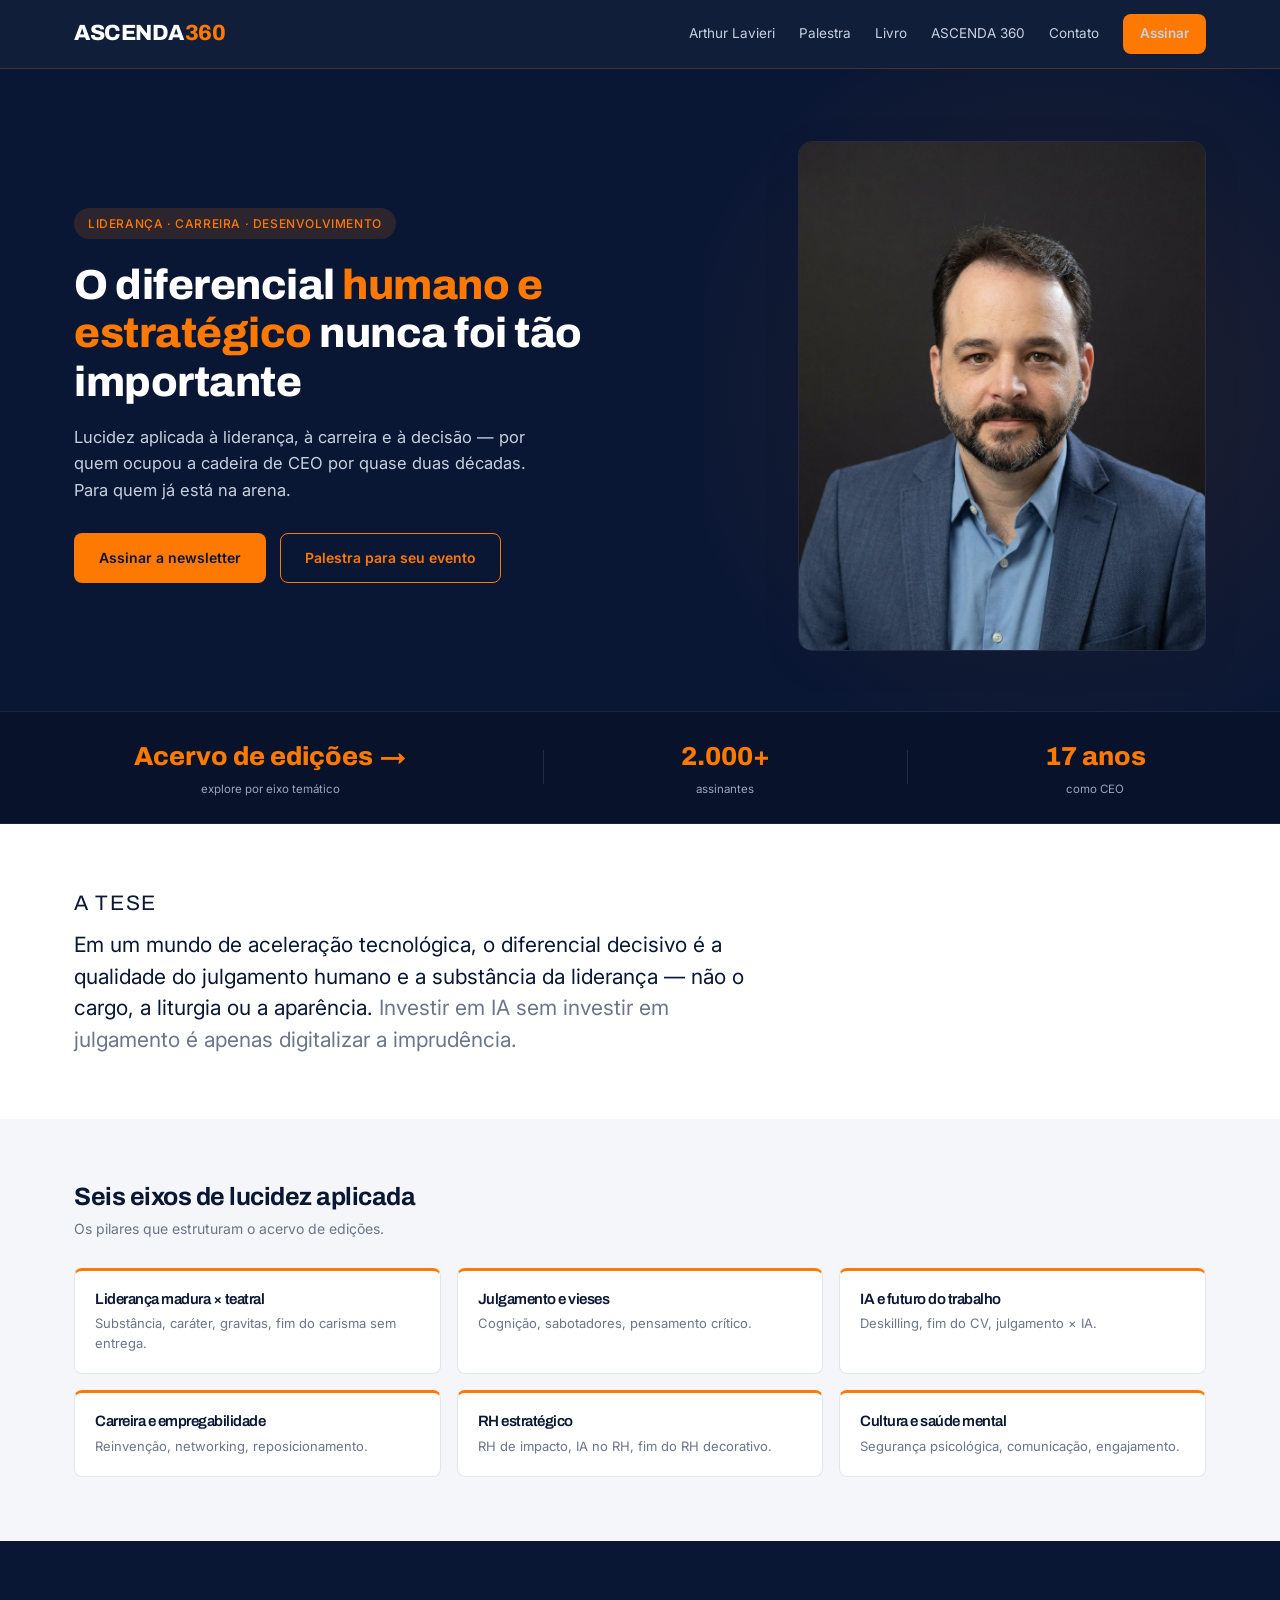
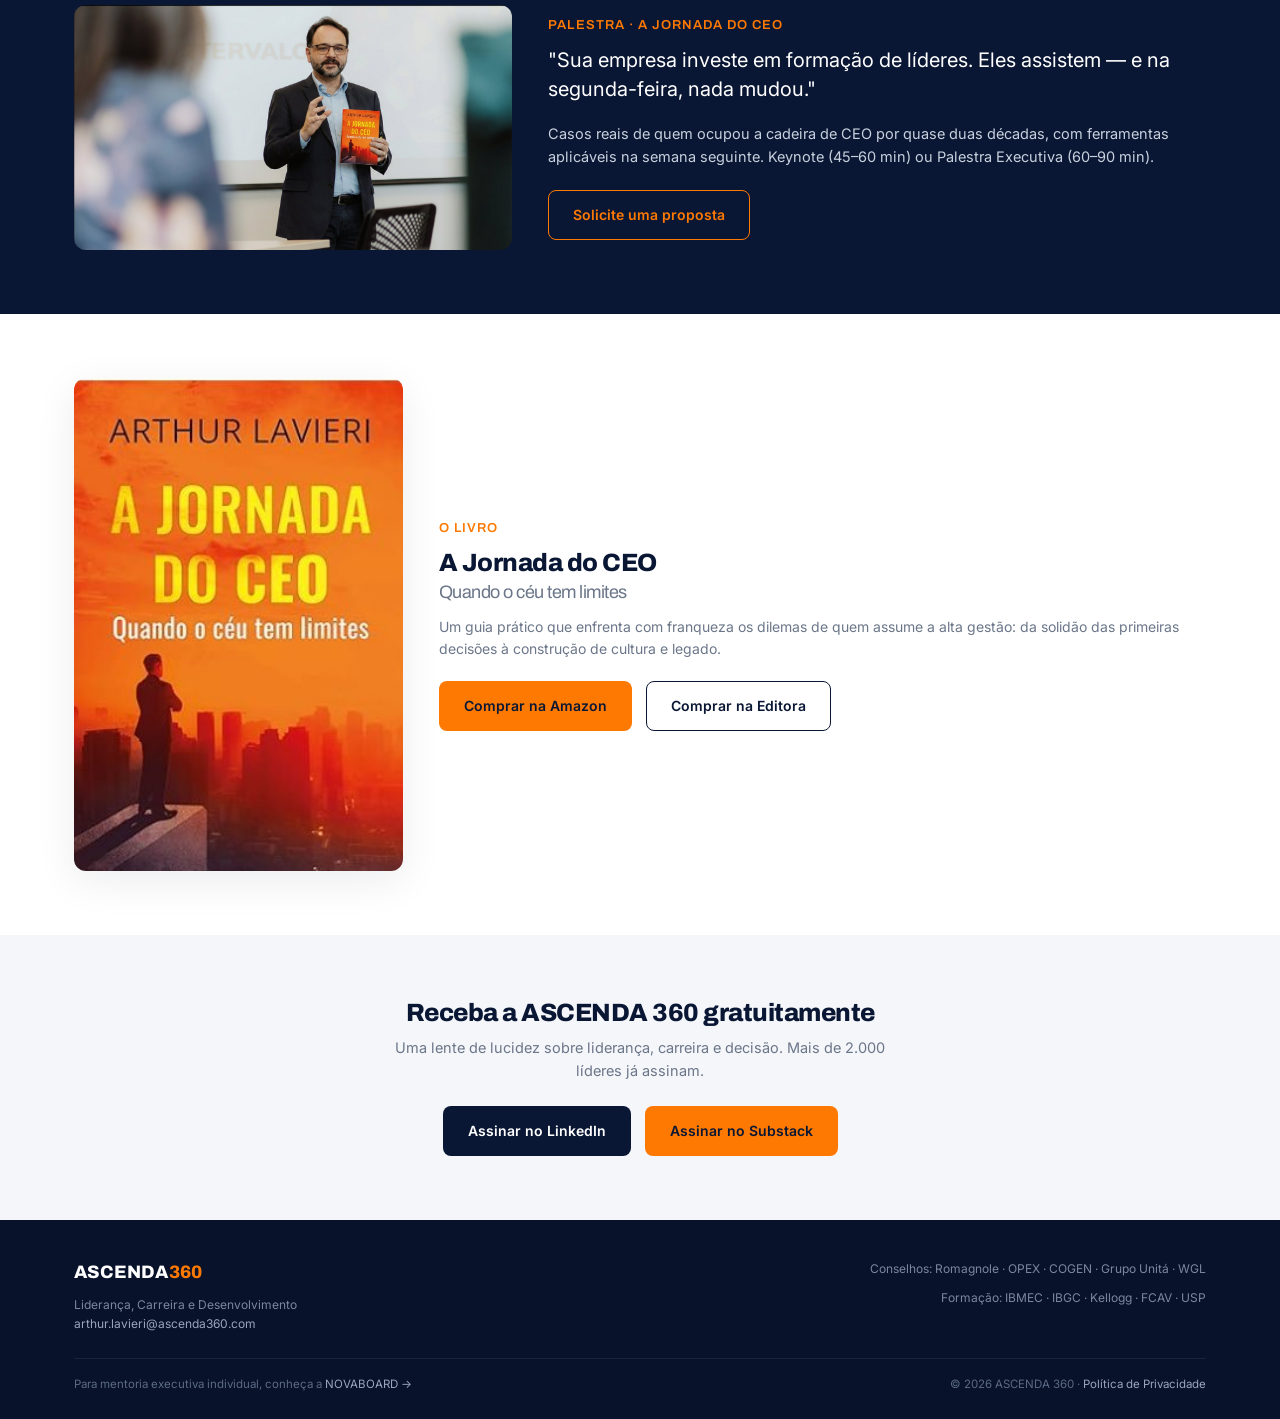
==== index.html @ 7f11b44d "Add files via upload" ====
<!DOCTYPE html>
<html lang="pt-BR">
<head>
<meta charset="UTF-8">
<meta name="viewport" content="width=device-width, initial-scale=1.0">
<title>ASCENDA 360 — Liderança, Carreira e Desenvolvimento | Arthur Lavieri</title>
<meta name="description" content="Lucidez aplicada à liderança, carreira e decisão, por Arthur Lavieri — CEO por quase duas décadas, conselheiro e autor de A Jornada do CEO.">
<link rel="icon" type="image/png" href="img/favicon.png">
<link rel="apple-touch-icon" href="img/appicon.png">
<meta property="og:title" content="ASCENDA 360 — Liderança, Carreira e Desenvolvimento | Arthur Lavieri">
<meta property="og:description" content="Lucidez aplicada à liderança, carreira e decisão, por Arthur Lavieri — CEO por quase duas décadas, conselheiro e autor de A Jornada do CEO.">
<meta property="og:type" content="website">
<link rel="preconnect" href="https://fonts.googleapis.com">
<link rel="preconnect" href="https://fonts.gstatic.com" crossorigin>
<link href="https://fonts.googleapis.com/css2?family=Archivo:wght@400;600;700;800&family=Inter:wght@400;500;600&display=swap" rel="stylesheet">
<link rel="stylesheet" href="css/style.css">
</head>
<body>
<header class="site-header">
  <div class="wrap">
    <a href="index.html" class="brand"><span class="b-white">ASCENDA</span><span class="b-orange">360</span></a>
    <button class="nav-toggle" aria-label="Menu">☰</button>
    <nav class="nav">
      <a href="sobre.html">Arthur Lavieri</a>
      <a href="palestra.html">Palestra</a>
      <a href="livro.html">Livro</a>
      <a href="acervo.html">ASCENDA 360</a>
      <a href="contato.html">Contato</a>
      <a href="acervo.html" class="btn btn-primary btn-sm">Assinar</a>
    </nav>
  </div>
</header>

<section class="hero">
  <div class="wrap">
    <div>
      <span class="pill">LIDERANÇA · CARREIRA · DESENVOLVIMENTO</span>
      <h1>O diferencial <span class="hl">humano e estratégico</span> nunca foi tão importante</h1>
      <p class="lead">Lucidez aplicada à liderança, à carreira e à decisão — por quem ocupou a cadeira de CEO por quase duas décadas. Para quem já está na arena.</p>
      <div class="hero-cta">
        <a href="acervo.html" class="btn btn-primary">Assinar a newsletter</a>
        <a href="palestra.html" class="btn btn-ghost">Palestra para seu evento</a>
      </div>
    </div>
    <img class="hero-photo" src="img/arthur-profile.jpg" alt="Arthur Lavieri">
  </div>
</section>

<section class="proof">
  <div class="wrap">
    <a class="proof-item" href="acervo.html" style="text-decoration:none">
      <div class="proof-num">Acervo de edições <span aria-hidden="true">→</span></div>
      <div class="proof-label">explore por eixo temático</div>
    </a>
    <div class="proof-sep"></div>
    <div class="proof-item"><div class="proof-num">2.000+</div><div class="proof-label">assinantes</div></div>
    <div class="proof-sep"></div>
    <div class="proof-item"><div class="proof-num">17 anos</div><div class="proof-label">como CEO</div></div>
  </div>
</section>

<section class="section bg-white these">
  <div class="wrap">
    <p class="kicker">A tese</p>
    <p>Em um mundo de aceleração tecnológica, o diferencial decisivo é a qualidade do julgamento humano e a substância da liderança — não o cargo, a liturgia ou a aparência. <span class="dim">Investir em IA sem investir em julgamento é apenas digitalizar a imprudência.</span></p>
  </div>
</section>

<section class="section bg-light">
  <div class="wrap">
    <h2 style="font-size:25px">Seis eixos de lucidez aplicada</h2>
    <p style="color:var(--muted);font-size:14px;margin-top:6px">Os pilares que estruturam o acervo de edições.</p>
    <div class="eixos-grid">
      <a class="eixo-card" href="acervo.html#lideranca"><h3>Liderança madura × teatral</h3><p>Substância, caráter, gravitas, fim do carisma sem entrega.</p></a>
      <a class="eixo-card" href="acervo.html#julgamento"><h3>Julgamento e vieses</h3><p>Cognição, sabotadores, pensamento crítico.</p></a>
      <a class="eixo-card" href="acervo.html#ia_trabalho"><h3>IA e futuro do trabalho</h3><p>Deskilling, fim do CV, julgamento × IA.</p></a>
      <a class="eixo-card" href="acervo.html#carreira"><h3>Carreira e empregabilidade</h3><p>Reinvenção, networking, reposicionamento.</p></a>
      <a class="eixo-card" href="acervo.html#rh"><h3>RH estratégico</h3><p>RH de impacto, IA no RH, fim do RH decorativo.</p></a>
      <a class="eixo-card" href="acervo.html#cultura"><h3>Cultura e saúde mental</h3><p>Segurança psicológica, comunicação, engajamento.</p></a>
    </div>
  </div>
</section>

<section class="section bg-navy">
  <div class="wrap split s-8-12">
    <img src="img/arthur-palestra.jpg" alt="Arthur Lavieri em palestra">
    <div>
      <p class="kicker">Palestra · A Jornada do CEO</p>
      <p class="quote-lg">"Sua empresa investe em formação de líderes. Eles assistem — e na segunda-feira, nada mudou."</p>
      <p style="color:#C7D0DD;font-size:14.5px;margin-bottom:22px">Casos reais de quem ocupou a cadeira de CEO por quase duas décadas, com ferramentas aplicáveis na semana seguinte. Keynote (45–60 min) ou Palestra Executiva (60–90 min).</p>
      <a href="palestra.html" class="btn btn-ghost">Solicite uma proposta</a>
    </div>
  </div>
</section>

<section class="section bg-white">
  <div class="wrap split s-6-14">
    <img class="book-cover" src="img/livro-capa.jpg" alt="Capa do livro A Jornada do CEO">
    <div>
      <p class="kicker">O livro</p>
      <h2 class="book-title">A Jornada do CEO<small>Quando o céu tem limites</small></h2>
      <p style="color:var(--muted);font-size:14px;margin-bottom:20px">Um guia prático que enfrenta com franqueza os dilemas de quem assume a alta gestão: da solidão das primeiras decisões à construção de cultura e legado.</p>
      <div class="hero-cta">
        <a href="https://www.amazon.com.br/dp/6585083938" target="_blank" rel="noopener" class="btn btn-primary">Comprar na Amazon</a>
        <a href="https://www.cincogatas.com.br/product-page/a-jornada-do-ceo-quando-o-c%C3%A9u-tem-limites" target="_blank" rel="noopener" class="btn btn-outline-dark">Comprar na Editora</a>
      </div>
    </div>
  </div>
</section>

<section class="section bg-light news-cta">
  <div class="wrap">
    <h2>Receba a ASCENDA 360 gratuitamente</h2>
    <p>Uma lente de lucidez sobre liderança, carreira e decisão. Mais de 2.000 líderes já assinam.</p>
    <div class="hero-cta">
      <a href="https://www.linkedin.com/newsletters/" target="_blank" rel="noopener" class="btn btn-dark">Assinar no LinkedIn</a>
      <a href="#" target="_blank" rel="noopener" class="btn btn-primary">Assinar no Substack</a>
    </div>
  </div>
</section>
<footer class="site-footer">
  <div class="wrap">
    <div class="footer-top">
      <div>
        <div class="footer-brand"><span class="b-white" style="color:#fff">ASCENDA</span><span class="b-orange" style="color:var(--orange)">360</span></div>
        <p style="font-size:12px;color:#7C879D;line-height:1.6;margin:0">Liderança, Carreira e Desenvolvimento<br><a href="mailto:arthur.lavieri@ascenda360.com" style="color:#9AA6BC">arthur.lavieri@ascenda360.com</a></p>
      </div>
      <div class="footer-cols">
        <div style="margin-bottom:6px">Conselhos: Romagnole · OPEX · COGEN · Grupo Unitá · WGL</div>
        <div>Formação: IBMEC · IBGC · Kellogg · FCAV · USP</div>
      </div>
    </div>
    <div class="footer-bottom">
      <span>Para mentoria executiva individual, conheça a <a href="https://www.novaboard.com.br" target="_blank" rel="noopener">NOVABOARD →</a></span>
      <span>© 2026 ASCENDA 360 · <a href="privacidade.html">Política de Privacidade</a></span>
    </div>
  </div>
</footer>
<script src="js/main.js"></script>
</body>
</html>
---- css/style.css ----
/* ===========================================================
   ASCENDA 360 — Estilos globais
   Paleta oficial: azul-marinho #0A1734 · laranja #FE7902 · off-white
   Tipografia: Archivo (display) + Inter (corpo)
   =========================================================== */

:root{
  --navy:#0A1734;
  --navy-deep:#08122A;
  --navy-card:#13203f;
  --orange:#FE7902;
  --orange-soft:rgba(254,121,2,0.14);
  --white:#FFFFFF;
  --offwhite:#F4F6F9;
  --ink:#0A1734;
  --muted:#6B7689;
  --muted-light:#9AA6BC;
  --line:#E2E6EC;
  --line-dark:rgba(255,255,255,0.07);
  --maxw:1180px;
  --radius:8px;
  --shadow:0 10px 40px rgba(10,23,52,0.08);
}

*{box-sizing:border-box;margin:0;padding:0}
html{scroll-behavior:smooth}
body{
  font-family:'Inter',-apple-system,sans-serif;
  color:var(--ink);
  background:var(--white);
  line-height:1.6;
  -webkit-font-smoothing:antialiased;
}
h1,h2,h3,.display{font-family:'Archivo',sans-serif;letter-spacing:-0.5px;line-height:1.15}
a{color:inherit;text-decoration:none}
img{max-width:100%;display:block}
.wrap{max-width:var(--maxw);margin:0 auto;padding:0 24px}

/* ---------- Botões ---------- */
.btn{display:inline-flex;align-items:center;gap:8px;font-weight:600;font-size:14px;
  padding:13px 24px;border-radius:var(--radius);cursor:pointer;border:1.5px solid transparent;
  transition:transform .15s ease,box-shadow .15s ease,background .15s ease;white-space:nowrap}
.btn:hover{transform:translateY(-2px)}
.btn-primary{background:var(--orange);color:var(--navy)}
.btn-primary:hover{box-shadow:0 8px 24px rgba(254,121,2,0.35)}
.btn-ghost{border-color:var(--orange);color:var(--orange);background:transparent}
.btn-ghost:hover{background:var(--orange-soft)}
.btn-dark{background:var(--navy);color:var(--white)}
.btn-outline-dark{border-color:var(--navy);color:var(--navy);background:transparent}
.btn-sm{padding:8px 16px;font-size:12.5px}

/* ---------- Header ---------- */
.site-header{position:sticky;top:0;z-index:100;background:rgba(10,23,52,0.97);
  backdrop-filter:saturate(140%) blur(8px);border-bottom:1px solid rgba(254,121,2,0.22)}
.site-header .wrap{display:flex;align-items:center;justify-content:space-between;padding-top:14px;padding-bottom:14px}
.brand{font-family:'Archivo',sans-serif;font-weight:800;font-size:22px;letter-spacing:-0.5px;display:flex;gap:1px}
.brand .b-white{color:#fff}.brand .b-orange{color:var(--orange)}
.nav{display:flex;align-items:center;gap:24px}
.nav a{font-size:13.5px;color:#C7D0DD;transition:color .15s}
.nav a:hover,.nav a.active{color:var(--orange)}
.nav-toggle{display:none;background:none;border:none;color:#fff;font-size:26px;cursor:pointer;line-height:1}

/* ---------- Footer ---------- */
.site-footer{background:var(--navy-deep);padding:38px 0 26px;color:var(--muted-light)}
.footer-top{display:flex;justify-content:space-between;flex-wrap:wrap;gap:24px}
.footer-brand{font-family:'Archivo',sans-serif;font-weight:800;font-size:18px;margin-bottom:8px;display:flex;gap:1px}
.footer-cols{font-size:12px;color:#7C879D;line-height:1.9;text-align:right}
.footer-bottom{border-top:1px solid var(--line-dark);margin-top:24px;padding-top:16px;
  display:flex;justify-content:space-between;flex-wrap:wrap;gap:10px;font-size:11.5px;color:#5C6A85}
.footer-bottom a{color:var(--muted-light)}
.footer-bottom a:hover{color:var(--orange)}

/* ---------- Seções utilitárias ---------- */
.kicker{font-family:'Archivo',sans-serif;font-size:13px;font-weight:600;color:var(--orange);
  letter-spacing:0.08em;text-transform:uppercase;margin-bottom:10px}
.section{padding:64px 0}
.section-sm{padding:44px 0}
.bg-navy{background:var(--navy);color:#fff}
.bg-light{background:var(--offwhite)}
.bg-white{background:#fff}
.center{text-align:center}

/* ---------- Hero ---------- */
.hero{background:var(--navy);color:#fff;padding:72px 0 60px;position:relative;overflow:hidden}
.hero::before{content:"";position:absolute;top:-30%;right:-10%;width:55%;height:160%;
  background:radial-gradient(circle,rgba(254,121,2,0.10) 0%,transparent 62%);pointer-events:none}
.hero .wrap{position:relative;display:grid;grid-template-columns:1.25fr .75fr;gap:44px;align-items:center}
.hero h1{font-size:42px;font-weight:800;margin:0 0 18px}
.hero h1 .hl{color:var(--orange)}
.hero p.lead{font-size:16.5px;color:#C7D0DD;max-width:460px;margin:0 0 30px}
.pill{display:inline-block;background:var(--orange-soft);color:var(--orange);font-size:12px;
  font-weight:500;padding:6px 14px;border-radius:20px;margin-bottom:22px;letter-spacing:0.05em}
.hero-photo{aspect-ratio:4/5;border-radius:14px;object-fit:cover;width:100%;box-shadow:var(--shadow);
  border:1px solid rgba(255,255,255,0.08)}
.hero-cta{display:flex;gap:14px;flex-wrap:wrap}

/* ---------- Barra de prova social ---------- */
.proof{background:var(--navy-deep);border-top:1px solid var(--line-dark);border-bottom:1px solid var(--line-dark)}
.proof .wrap{display:flex;justify-content:space-around;align-items:center;padding:24px;gap:16px;flex-wrap:wrap}
.proof-item{text-align:center}
.proof-num{font-family:'Archivo',sans-serif;font-weight:800;font-size:26px;color:var(--orange);
  display:inline-flex;align-items:center;gap:7px}
.proof-label{font-size:11.5px;color:var(--muted-light);margin-top:3px}
.proof-sep{width:1px;height:34px;background:rgba(255,255,255,0.10)}
.proof a.proof-item:hover .proof-num{text-decoration:underline}

/* ---------- Tese ---------- */
.these p{font-size:21px;line-height:1.5;color:var(--ink);max-width:700px;font-weight:400}
.these .dim{color:var(--muted)}

/* ---------- Eixos (cards) ---------- */
.eixos-grid{display:grid;grid-template-columns:repeat(3,1fr);gap:16px;margin-top:28px}
.eixo-card{background:#fff;border:0.5px solid var(--line);border-top:3px solid var(--orange);
  border-radius:var(--radius);padding:20px;transition:transform .15s,box-shadow .15s;cursor:pointer}
.eixo-card:hover{transform:translateY(-3px);box-shadow:var(--shadow)}
.eixo-card h3{font-size:15px;font-weight:600;color:var(--ink);margin-bottom:6px}
.eixo-card p{font-size:13px;color:var(--muted);line-height:1.5}

/* ---------- Blocos com imagem ---------- */
.split{display:grid;gap:36px;align-items:center}
.split.s-8-12{grid-template-columns:.8fr 1.2fr}
.split.s-6-14{grid-template-columns:.6fr 1.4fr}
.split img{border-radius:12px;object-fit:cover;width:100%}
.quote-lg{font-size:20px;line-height:1.45;color:#fff;margin-bottom:18px;font-weight:400}

/* ---------- Livro ---------- */
.book-cover{aspect-ratio:2/3;border-radius:8px;box-shadow:var(--shadow);object-fit:cover}
.book-title{font-size:25px;font-weight:800;margin:0 0 12px;line-height:1.2}
.book-title small{display:block;font-weight:400;font-size:18px;color:var(--muted);margin-top:4px}

/* ---------- CTA Newsletter ---------- */
.news-cta{text-align:center}
.news-cta h2{font-size:25px;font-weight:800;margin-bottom:8px}
.news-cta p{font-size:14.5px;color:var(--muted);max-width:500px;margin:0 auto 24px}
.news-cta .hero-cta{justify-content:center}

/* ---------- Acervo ---------- */
.filtros{display:flex;flex-wrap:wrap;gap:10px;margin:26px 0 30px}
.filtro{font-size:13px;padding:8px 16px;border-radius:20px;border:1px solid var(--line);
  background:#fff;color:var(--muted);cursor:pointer;transition:all .15s;font-weight:500}
.filtro:hover{border-color:var(--orange);color:var(--orange)}
.filtro.active{background:var(--navy);color:#fff;border-color:var(--navy)}
.edicoes-grid{display:grid;grid-template-columns:repeat(2,1fr);gap:14px}
.edicao-card{display:block;background:#fff;border:0.5px solid var(--line);border-radius:var(--radius);
  padding:18px 20px;transition:transform .15s,box-shadow .15s,border-color .15s;position:relative}
.edicao-card:hover{transform:translateY(-2px);box-shadow:var(--shadow);border-color:var(--orange)}
.edicao-meta{display:flex;align-items:center;gap:10px;margin-bottom:8px}
.edicao-num{font-family:'Archivo',sans-serif;font-weight:700;font-size:12px;color:var(--orange);
  background:var(--orange-soft);padding:3px 9px;border-radius:5px}
.edicao-eixo{font-size:11px;color:var(--muted-light);text-transform:uppercase;letter-spacing:0.04em}
.edicao-card h3{font-size:16px;font-weight:600;color:var(--ink);margin-bottom:6px;line-height:1.3}
.edicao-card p{font-size:13.5px;color:var(--muted);line-height:1.5}
.edicao-card .arrow{position:absolute;top:18px;right:18px;color:var(--line);transition:color .15s}
.edicao-card:hover .arrow{color:var(--orange)}
.acervo-count{font-size:13px;color:var(--muted);margin-bottom:4px}

/* ---------- Página interna: cabeçalho ---------- */
.page-head{background:var(--navy);color:#fff;padding:56px 0 48px}
.page-head h1{font-size:38px;font-weight:800;margin-bottom:14px}
.page-head p{font-size:16px;color:#C7D0DD;max-width:620px}

/* ---------- Conteúdo de página ---------- */
.prose{max-width:720px}
.prose p{margin-bottom:18px;font-size:16px;color:#3A4453}
.prose h2{font-size:24px;margin:36px 0 14px;color:var(--ink)}
.prose ul{margin:0 0 18px 20px}
.prose li{margin-bottom:8px;color:#3A4453}

/* ---------- Palestra: módulos ---------- */
.mod-grid{display:grid;grid-template-columns:repeat(3,1fr);gap:18px;margin-top:24px}
.mod-col{background:#fff;border:0.5px solid var(--line);border-radius:var(--radius);overflow:hidden}
.mod-col h3{background:var(--navy);color:#fff;font-size:15px;padding:14px 18px;font-weight:700}
.mod-col ul{list-style:none;padding:16px 18px}
.mod-col li{font-size:13.5px;color:#3A4453;padding:7px 0;border-bottom:1px solid var(--offwhite);
  display:flex;gap:8px}
.mod-col li:last-child{border-bottom:none}
.mod-col li::before{content:"›";color:var(--orange);font-weight:700}
.leva-grid{display:grid;grid-template-columns:repeat(3,1fr);gap:16px;margin-top:24px}
.leva-card{padding:18px;border-left:3px solid var(--orange);background:var(--offwhite);border-radius:0 var(--radius) var(--radius) 0}
.leva-card h3{font-size:15px;margin-bottom:6px;color:var(--ink)}
.leva-card p{font-size:13px;color:var(--muted)}
.formatos{display:flex;gap:16px;flex-wrap:wrap;margin-top:20px}
.formato{flex:1;min-width:220px;background:#fff;border:0.5px solid var(--line);border-radius:var(--radius);padding:20px}
.formato h3{font-size:16px;color:var(--orange);margin-bottom:6px}
.formato p{font-size:13.5px;color:var(--muted)}
.checklist{list-style:none;margin-top:18px}
.checklist li{padding:8px 0;font-size:14.5px;color:#3A4453;display:flex;gap:10px;align-items:flex-start}
.checklist li::before{content:"✓";color:var(--orange);font-weight:800;flex-shrink:0}

/* ---------- Form ---------- */
.form-card{background:#fff;border:0.5px solid var(--line);border-radius:12px;padding:30px;box-shadow:var(--shadow)}
.field{margin-bottom:18px}
.field label{display:block;font-size:13px;font-weight:600;color:var(--ink);margin-bottom:6px}
.field input,.field textarea,.field select{width:100%;padding:11px 14px;border:1px solid var(--line);
  border-radius:var(--radius);font-family:inherit;font-size:14px;color:var(--ink);background:#fff}
.field input:focus,.field textarea:focus,.field select:focus{outline:none;border-color:var(--orange)}
.field textarea{resize:vertical;min-height:110px}

/* ---------- Bio / timeline ---------- */
.bio-grid{display:grid;grid-template-columns:.7fr 1.3fr;gap:40px;align-items:start}
.bio-photo{border-radius:12px;width:100%;object-fit:cover;box-shadow:var(--shadow)}
.facts{display:grid;grid-template-columns:repeat(2,1fr);gap:14px;margin-top:24px}
.fact{background:var(--offwhite);border-radius:var(--radius);padding:16px}
.fact .n{font-family:'Archivo',sans-serif;font-weight:800;font-size:22px;color:var(--orange)}
.fact .l{font-size:12.5px;color:var(--muted);margin-top:2px}

/* ---------- Responsivo ---------- */
@media(max-width:880px){
  .hero .wrap,.split.s-8-12,.split.s-6-14,.bio-grid{grid-template-columns:1fr}
  .hero-photo{max-width:340px;margin:0 auto}
  .eixos-grid,.mod-grid,.leva-grid{grid-template-columns:1fr}
  .edicoes-grid{grid-template-columns:1fr}
  .hero h1{font-size:34px}
  .nav{display:none;position:absolute;top:100%;left:0;right:0;background:var(--navy);
    flex-direction:column;padding:18px 24px;gap:16px;border-bottom:1px solid var(--line-dark)}
  .nav.open{display:flex}
  .nav-toggle{display:block}
  .footer-cols{text-align:left}
  .facts{grid-template-columns:1fr}
  .page-head h1{font-size:30px}
}
@media(max-width:560px){
  .proof .wrap{gap:20px}.proof-sep{display:none}
  .hero-cta .btn,.news-cta .btn{width:100%;justify-content:center}
}
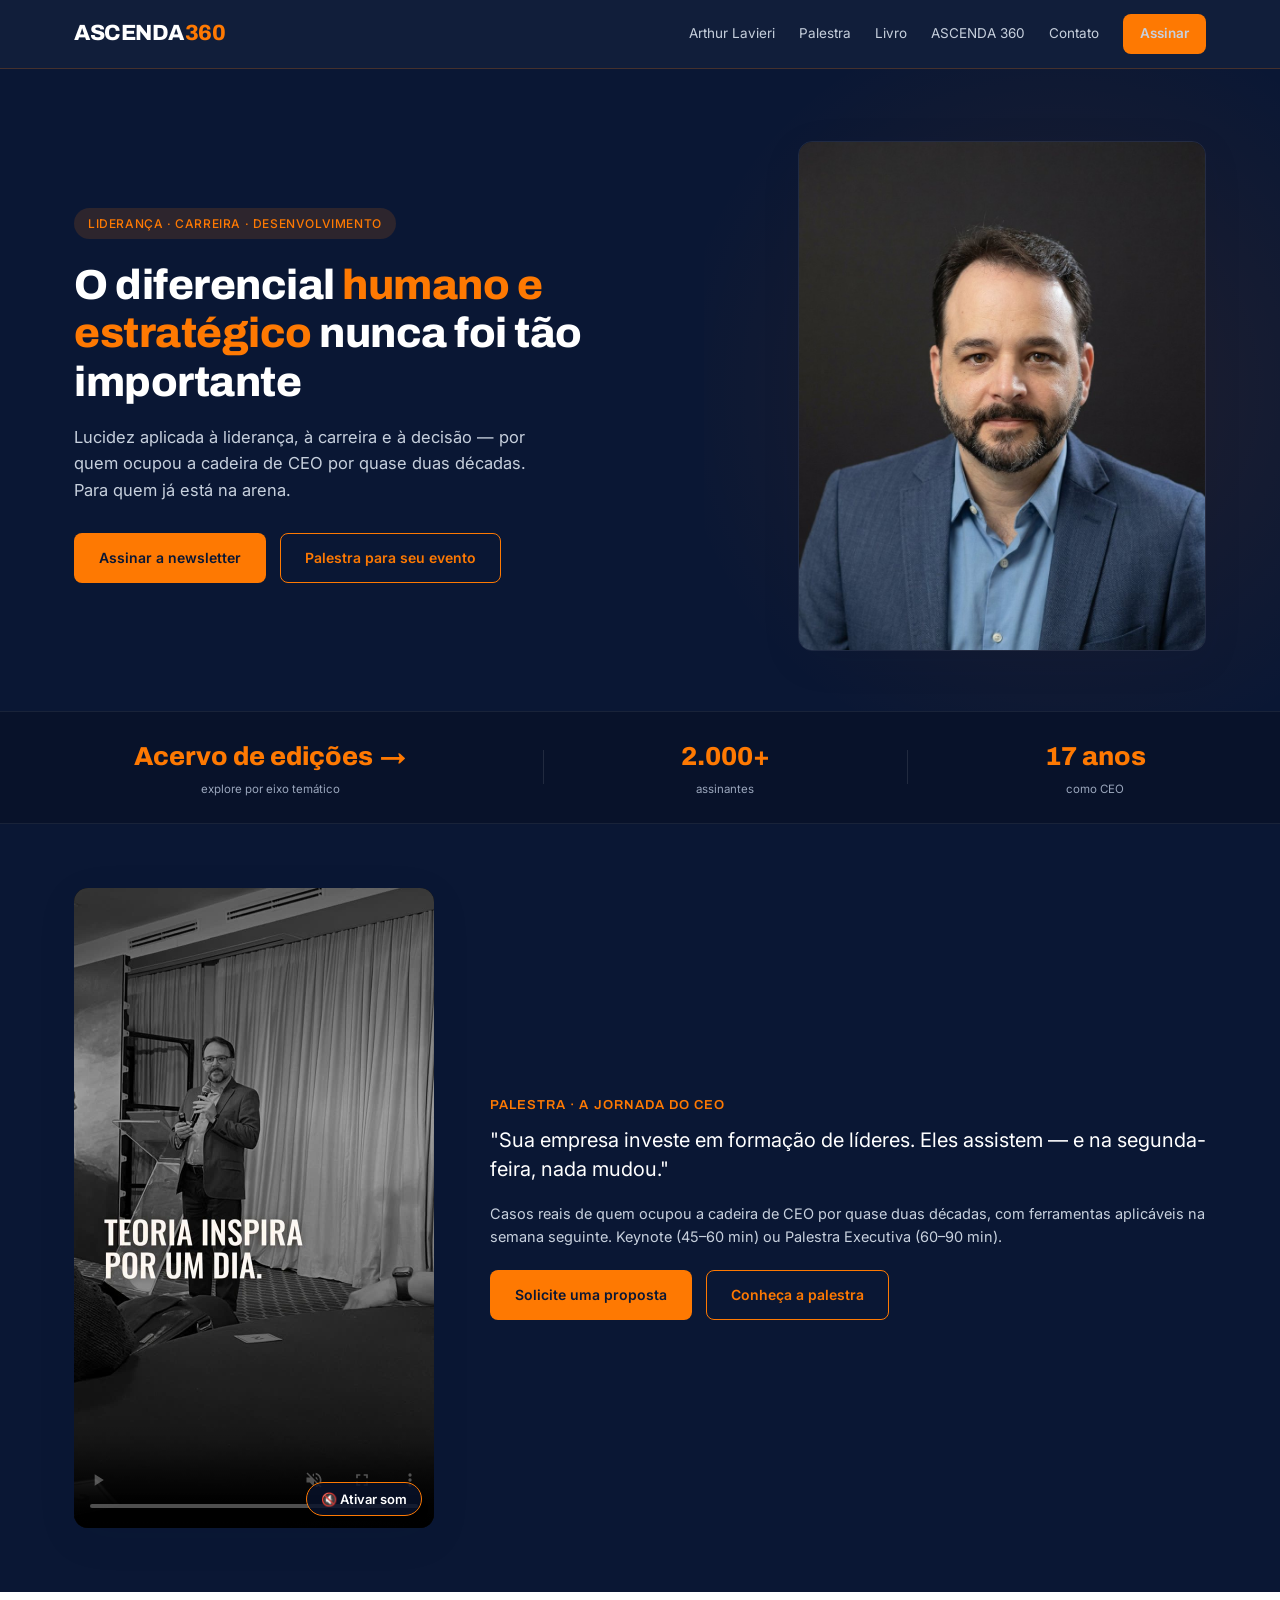
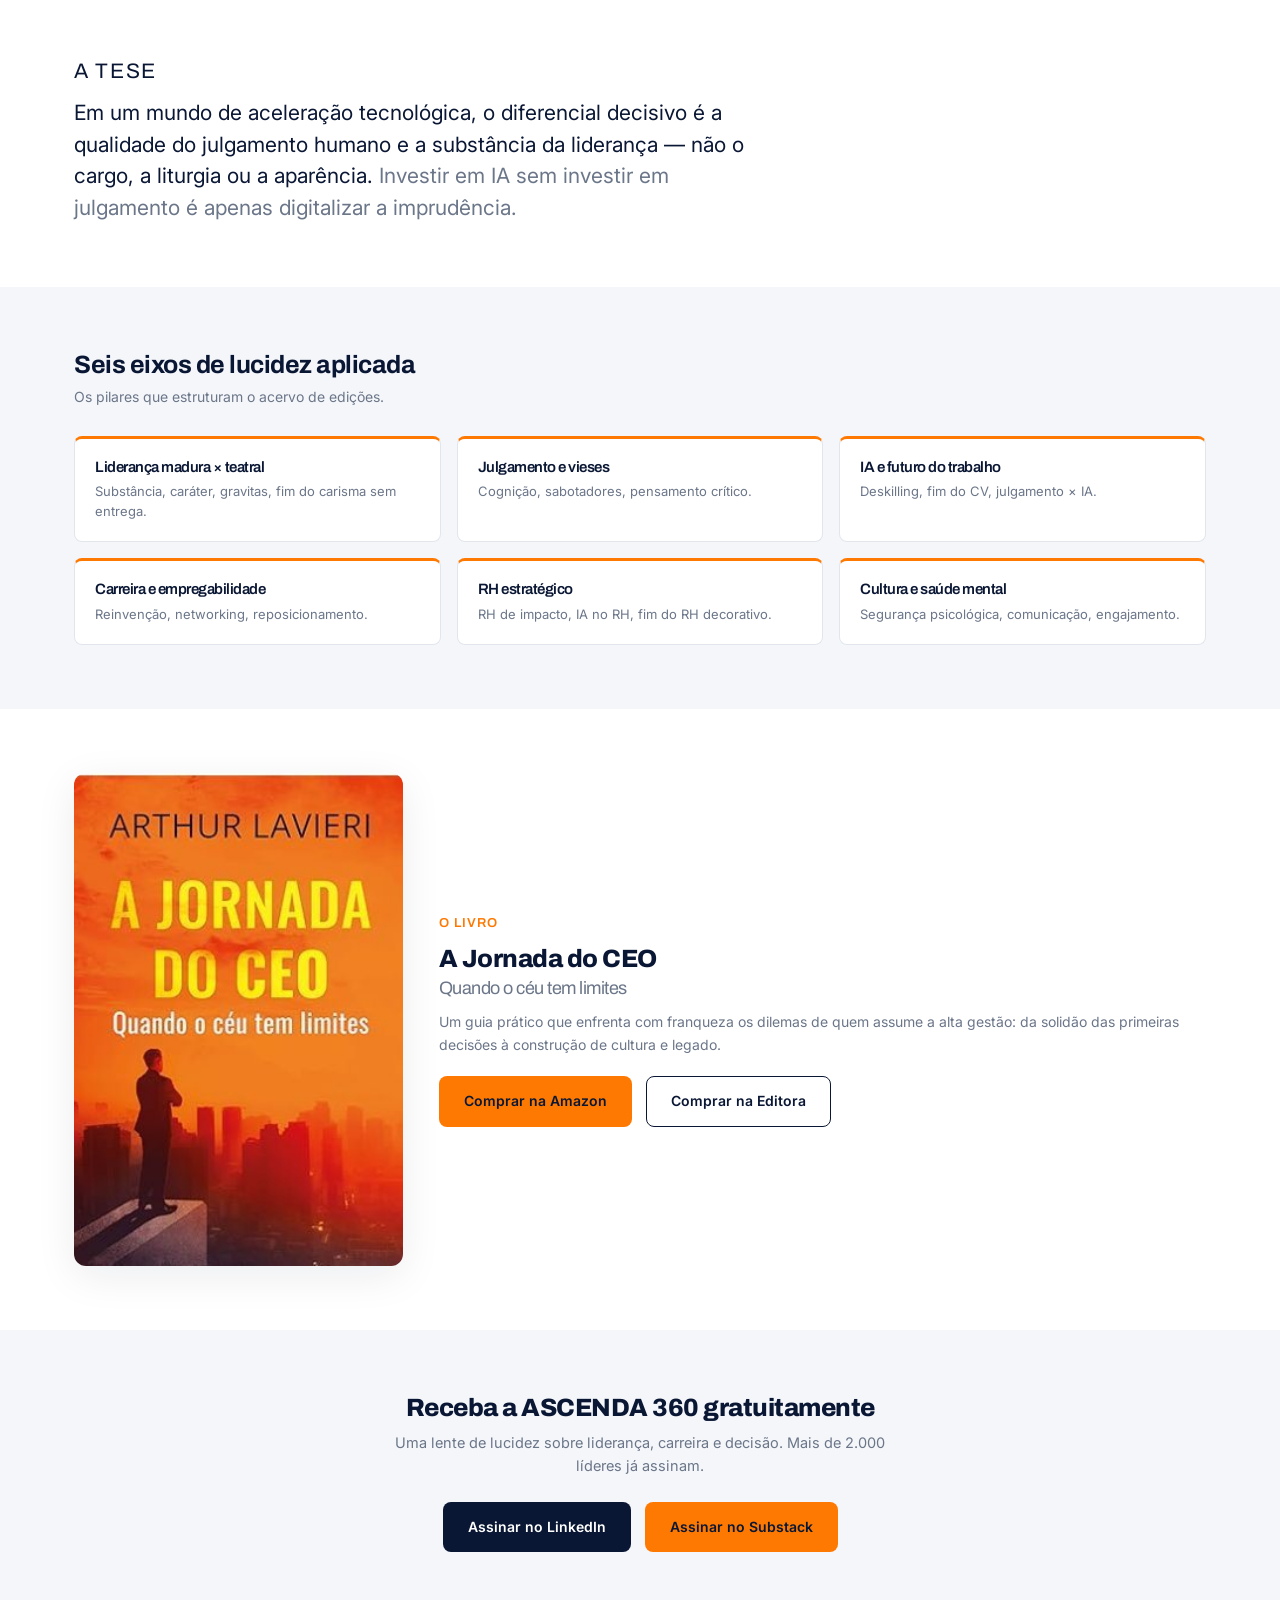
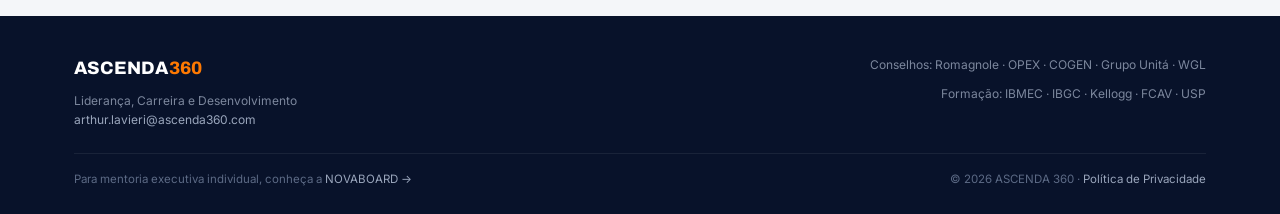
==== commit befa0b64: "Add files via upload" ====
--- a/index.html
+++ b/index.html
@@ -13,7 +13,7 @@
 <link rel="preconnect" href="https://fonts.googleapis.com">
 <link rel="preconnect" href="https://fonts.gstatic.com" crossorigin>
 <link href="https://fonts.googleapis.com/css2?family=Archivo:wght@400;600;700;800&family=Inter:wght@400;500;600&display=swap" rel="stylesheet">
-<link rel="stylesheet" href="css/style.css">
+<link rel="stylesheet" href="css/style.css?v=20261027">
 </head>
 <body>
 <header class="site-header">
@@ -59,6 +59,25 @@
   </div>
 </section>
 
+<section class="section bg-navy video-destaque" id="palestra-video">
+  <div class="wrap split s-video">
+    <div class="video-frame">
+      <video id="video-palestra" src="video/jornada-do-ceo-palestras.mp4" poster="img/jornada-do-ceo-poster.jpg"
+        muted loop playsinline preload="metadata" aria-label="Vídeo: Palestras A Jornada do CEO, com Arthur Lavieri"></video>
+      <button class="video-som" type="button" aria-pressed="false">🔇 Ativar som</button>
+    </div>
+    <div>
+      <p class="kicker">Palestra · A Jornada do CEO</p>
+      <p class="quote-lg">"Sua empresa investe em formação de líderes. Eles assistem — e na segunda-feira, nada mudou."</p>
+      <p style="color:#C7D0DD;font-size:14.5px;margin-bottom:22px">Casos reais de quem ocupou a cadeira de CEO por quase duas décadas, com ferramentas aplicáveis na semana seguinte. Keynote (45–60 min) ou Palestra Executiva (60–90 min).</p>
+      <div class="hero-cta">
+        <a href="palestra.html" class="btn btn-primary">Solicite uma proposta</a>
+        <a href="palestra.html" class="btn btn-ghost">Conheça a palestra</a>
+      </div>
+    </div>
+  </div>
+</section>
+
 <section class="section bg-white these">
   <div class="wrap">
     <p class="kicker">A tese</p>
@@ -81,17 +100,7 @@
   </div>
 </section>
 
-<section class="section bg-navy">
-  <div class="wrap split s-8-12">
-    <img src="img/arthur-palestra.jpg" alt="Arthur Lavieri em palestra">
-    <div>
-      <p class="kicker">Palestra · A Jornada do CEO</p>
-      <p class="quote-lg">"Sua empresa investe em formação de líderes. Eles assistem — e na segunda-feira, nada mudou."</p>
-      <p style="color:#C7D0DD;font-size:14.5px;margin-bottom:22px">Casos reais de quem ocupou a cadeira de CEO por quase duas décadas, com ferramentas aplicáveis na semana seguinte. Keynote (45–60 min) ou Palestra Executiva (60–90 min).</p>
-      <a href="palestra.html" class="btn btn-ghost">Solicite uma proposta</a>
-    </div>
-  </div>
-</section>
+
 
 <section class="section bg-white">
   <div class="wrap split s-6-14">
@@ -113,8 +122,8 @@
     <h2>Receba a ASCENDA 360 gratuitamente</h2>
     <p>Uma lente de lucidez sobre liderança, carreira e decisão. Mais de 2.000 líderes já assinam.</p>
     <div class="hero-cta">
-      <a href="https://www.linkedin.com/newsletters/" target="_blank" rel="noopener" class="btn btn-dark">Assinar no LinkedIn</a>
-      <a href="#" target="_blank" rel="noopener" class="btn btn-primary">Assinar no Substack</a>
+      <a href="https://www.linkedin.com/newsletters/ascenda-360-7323420543641141248/" target="_blank" rel="noopener" class="btn btn-dark">Assinar no LinkedIn</a>
+      <a href="https://ascenda360.substack.com/" target="_blank" rel="noopener" class="btn btn-primary">Assinar no Substack</a>
     </div>
   </div>
 </section>
@@ -136,6 +145,6 @@
     </div>
   </div>
 </footer>
-<script src="js/main.js"></script>
+<script src="js/main.js?v=20261027"></script>
 </body>
 </html>
--- a/css/style.css
+++ b/css/style.css
@@ -223,3 +223,15 @@
   .proof .wrap{gap:20px}.proof-sep{display:none}
   .hero-cta .btn,.news-cta .btn{width:100%;justify-content:center}
 }
+
+/* ---- Vídeo em destaque (home) ---- */
+.split.s-video{grid-template-columns:minmax(260px,360px) 1fr;gap:56px}
+.video-frame{position:relative;border-radius:14px;overflow:hidden;box-shadow:var(--shadow);background:#000;aspect-ratio:9/16}
+.video-frame video{display:block;width:100%;height:100%;object-fit:cover}
+.video-som{position:absolute;right:12px;bottom:12px;background:rgba(8,18,42,.82);color:#fff;border:1px solid var(--orange);
+  border-radius:999px;padding:8px 14px;font:600 13px 'Inter',sans-serif;cursor:pointer}
+.video-som:hover{background:var(--orange);color:var(--navy)}
+@media(max-width:880px){
+  .split.s-video{grid-template-columns:1fr;gap:28px}
+  .video-frame{max-width:340px;margin:0 auto}
+}
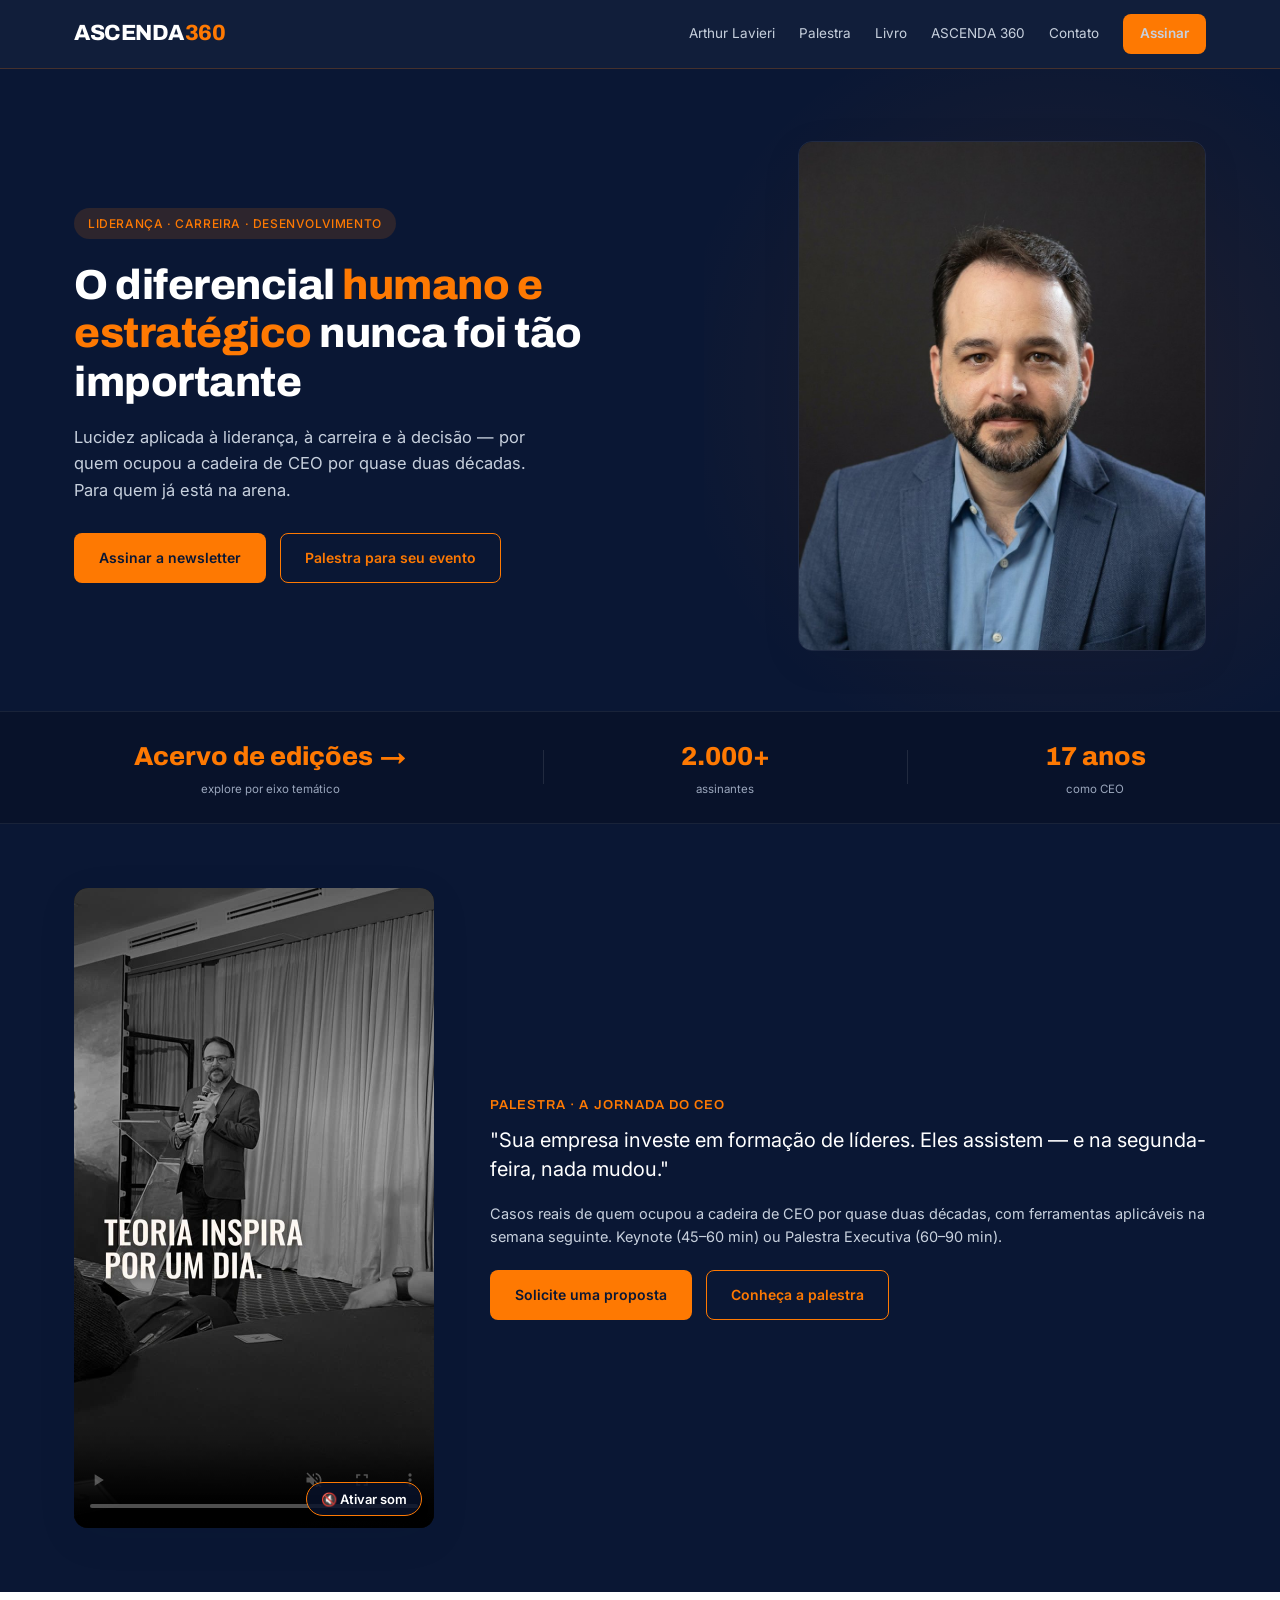
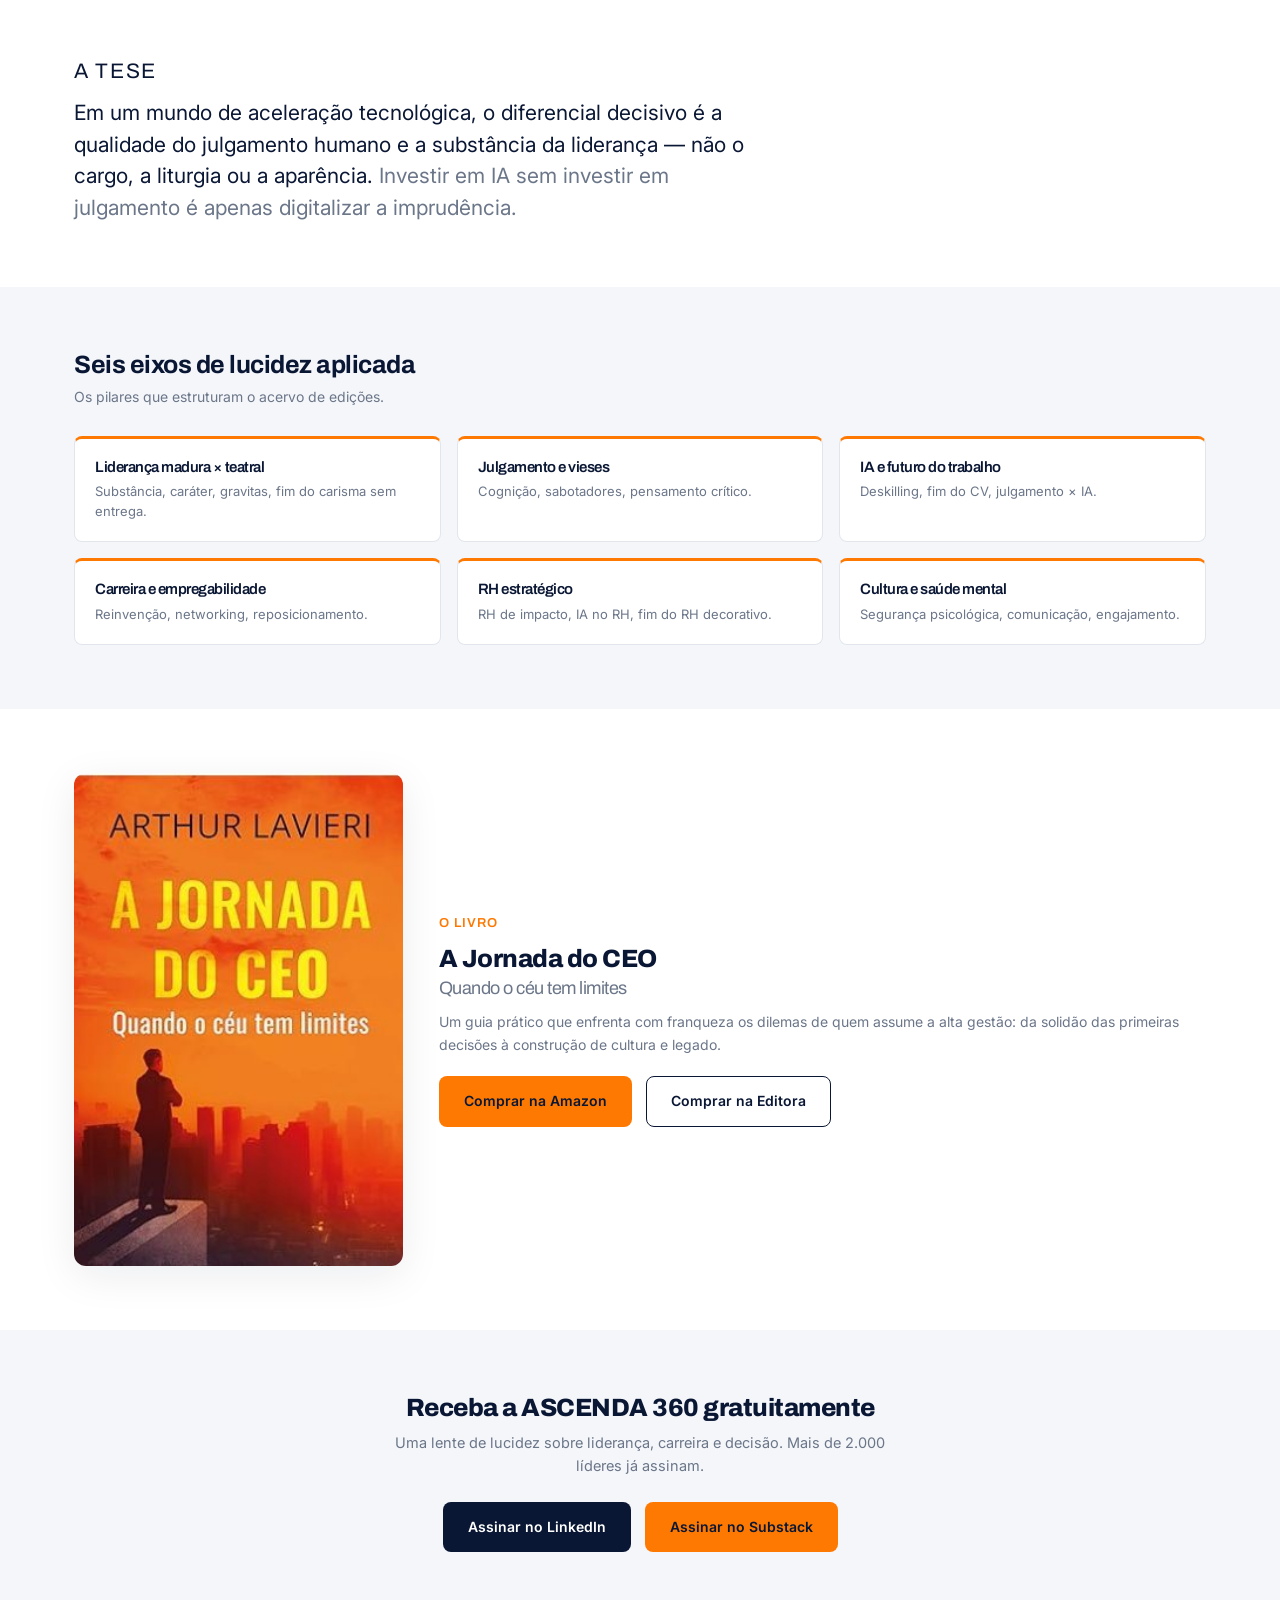
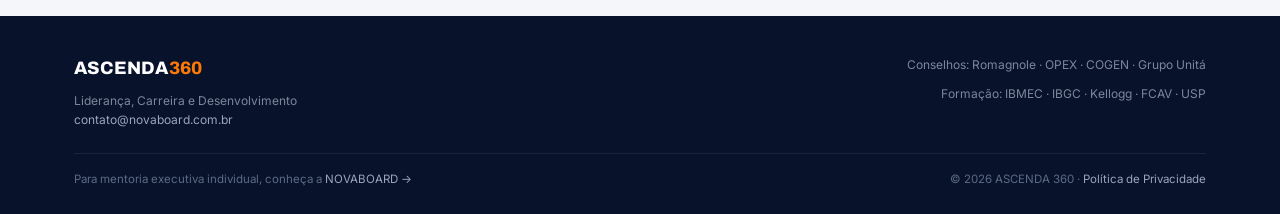
==== commit 7bbaf985: "Add files via upload" ====
--- a/index.html
+++ b/index.html
@@ -132,10 +132,10 @@
     <div class="footer-top">
       <div>
         <div class="footer-brand"><span class="b-white" style="color:#fff">ASCENDA</span><span class="b-orange" style="color:var(--orange)">360</span></div>
-        <p style="font-size:12px;color:#7C879D;line-height:1.6;margin:0">Liderança, Carreira e Desenvolvimento<br><a href="mailto:arthur.lavieri@ascenda360.com" style="color:#9AA6BC">arthur.lavieri@ascenda360.com</a></p>
+        <p style="font-size:12px;color:#7C879D;line-height:1.6;margin:0">Liderança, Carreira e Desenvolvimento<br><a href="mailto:contato@novaboard.com.br" style="color:#9AA6BC">contato@novaboard.com.br</a></p>
       </div>
       <div class="footer-cols">
-        <div style="margin-bottom:6px">Conselhos: Romagnole · OPEX · COGEN · Grupo Unitá · WGL</div>
+        <div style="margin-bottom:6px">Conselhos: Romagnole · OPEX · COGEN · Grupo Unitá</div>
         <div>Formação: IBMEC · IBGC · Kellogg · FCAV · USP</div>
       </div>
     </div>
